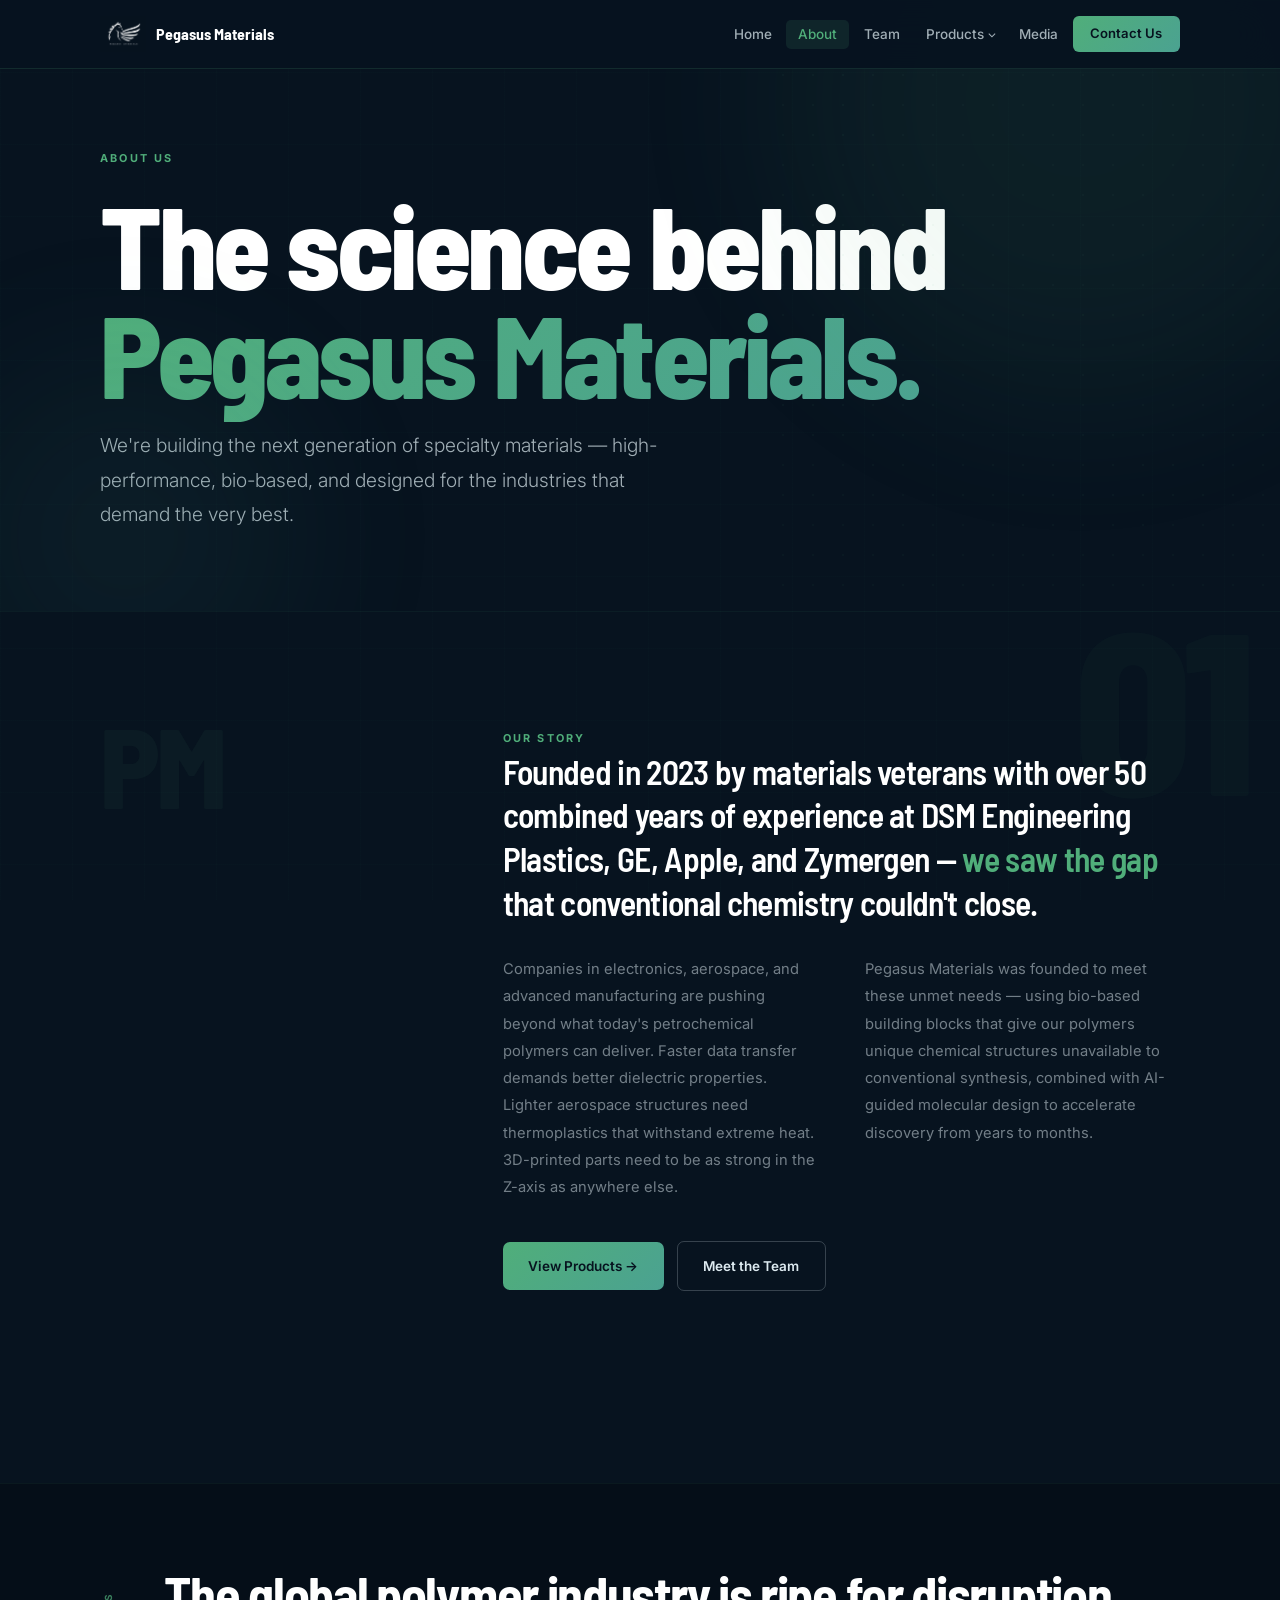
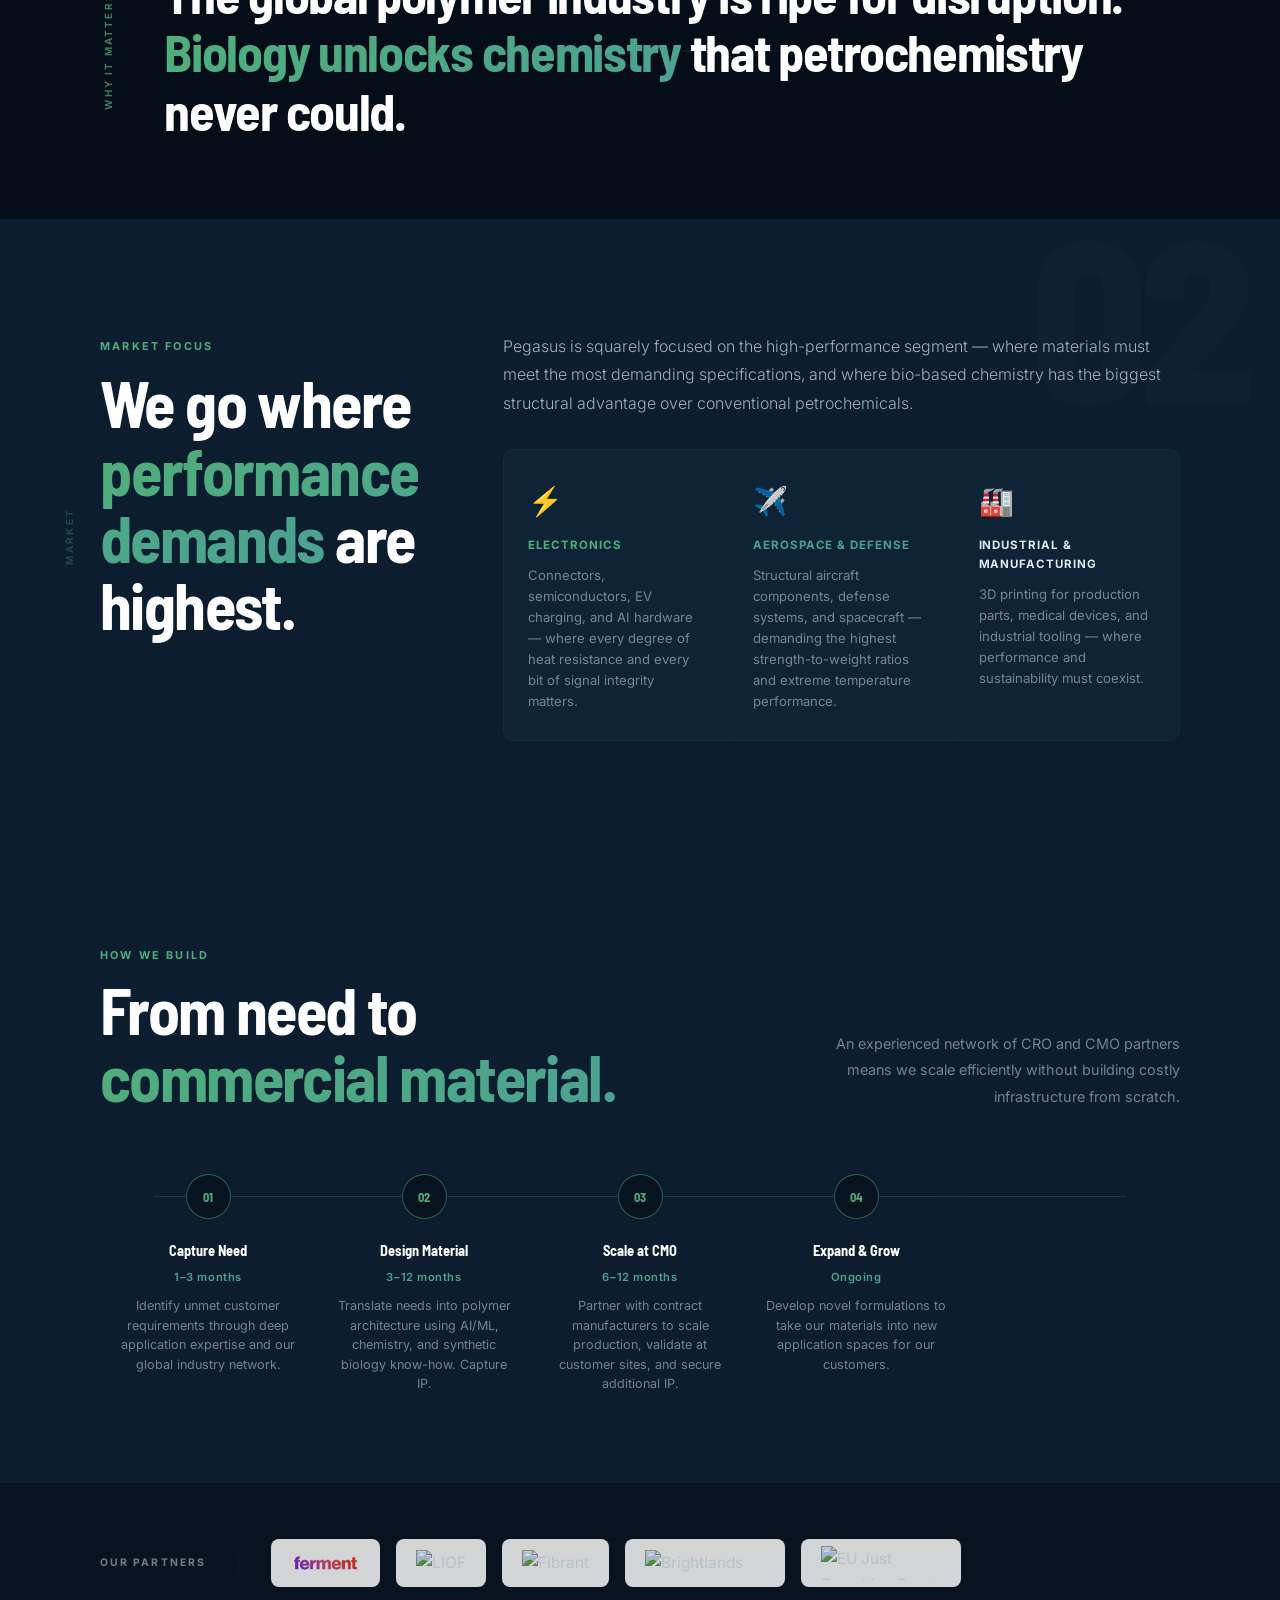
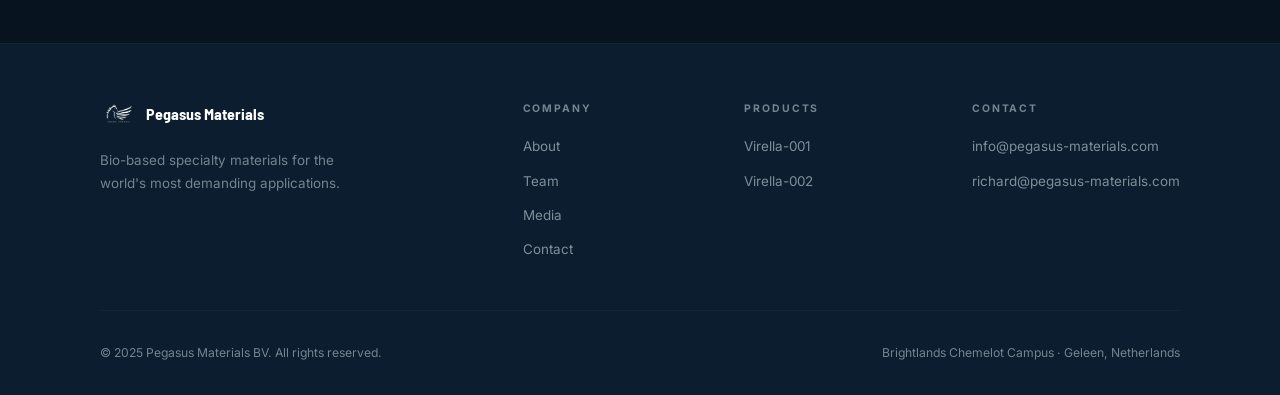
==== about.html @ 3e7108a5 "Initial commit — Pegasus Materials website Clean static site with organized assets/ structure: - 6 H" ====
<!DOCTYPE html>
<html lang="en">
<head>
  <meta charset="UTF-8">
  <meta name="viewport" content="width=device-width, initial-scale=1.0">
  <title>About — Pegasus Materials</title>
  <meta name="description" content="Pegasus Materials combines synthetic biology, AI-accelerated chemistry, and deep materials science to engineer next-generation bio-based specialty materials.">
  <link rel="preconnect" href="https://fonts.googleapis.com">
  <link rel="preconnect" href="https://fonts.gstatic.com" crossorigin>
  <link href="https://fonts.googleapis.com/css2?family=Barlow+Semi+Condensed:wght@400;500;600;700;800&family=Inter:wght@300;400;500;600;700&display=swap" rel="stylesheet">
  <link rel="stylesheet" href="styles.css">
  <style>
    @media (max-width: 768px) {
      .nav-links.mobile-open {
        display: flex !important; flex-direction: column;
        position: absolute; top: 100%; left: 0; right: 0;
        background: rgba(7,19,31,0.98); backdrop-filter: blur(20px);
        border-top: 1px solid var(--border); border-bottom: 1px solid var(--border);
        padding: 1rem 2.5rem 1.5rem; gap: 0.1rem; z-index: 999;
      }
      .nav-links.mobile-open > li > a { padding: 0.5rem 0; }
      .nav-links.mobile-open .drop-menu {
        position: static; opacity: 1 !important; visibility: visible !important;
        transform: none !important; background: transparent; border: none;
        padding: 0.25rem 0 0.5rem 1rem; box-shadow: none;
      }
    }
  </style>
</head>
<body>

<!-- ── Navigation ── -->
<nav id="nav" class="solid">
  <div class="nav-inner">
    <a href="index.html" class="nav-logo">
      <img src="assets/images/pegasus-logo.png" alt="Pegasus Materials">
      Pegasus Materials
    </a>
    <ul class="nav-links">
      <li><a href="index.html">Home</a></li>
      <li><a href="about.html" class="active">About</a></li>
      <li><a href="team.html">Team</a></li>
      <li class="nav-drop">
        <a href="#">Products</a>
        <div class="drop-menu">
          <a href="virella-001.html"><span class="drop-tag">PE-001</span><br>Virella-001 — Connector</a>
          <a href="virella-002.html"><span class="drop-tag">PE-002</span><br>Virella-002 — 3D Print</a>
        </div>
      </li>
      <li><a href="media.html">Media</a></li>
      <li><a href="index.html#contact" class="nav-cta btn">Contact Us</a></li>
    </ul>
    <button id="nav-toggle" aria-label="Toggle navigation" aria-expanded="false">
      <span></span><span></span><span></span>
    </button>
  </div>
</nav>

<!-- ── Page Hero ── -->
<section class="page-hero">
  <div class="page-hero-orb page-hero-orb-1"></div>
  <div class="page-hero-orb page-hero-orb-2"></div>
  <div class="page-hero-dots"></div>
  <div class="container">
    <div class="page-hero-eyebrow"><span class="t-label">About Us</span></div>
    <h1 class="t-display">The science behind<br><span class="grad">Pegasus Materials.</span></h1>
    <p class="t-lead" style="margin-top:1.25rem;max-width:560px">We're building the next generation of specialty materials — high-performance, bio-based, and designed for the industries that demand the very best.</p>
  </div>
</section>

<!-- ── About Section ── -->
<section class="section" id="about">
  <div class="sec-num">01</div>
  <div class="container">
    <div class="about-top">
      <div>
        <div class="about-num">PM</div>
      </div>
      <div>
        <span class="t-label rev">Our Story</span>
        <p class="about-lead rev d1">
          Founded in 2023 by materials veterans with over 50 combined years of experience at DSM Engineering Plastics, GE, Apple, and Zymergen — <em>we saw the gap</em> that conventional chemistry couldn't close.
        </p>
        <div class="about-body-grid rev d2">
          <div class="about-body">
            <p>Companies in electronics, aerospace, and advanced manufacturing are pushing beyond what today's petrochemical polymers can deliver. Faster data transfer demands better dielectric properties. Lighter aerospace structures need thermoplastics that withstand extreme heat. 3D-printed parts need to be as strong in the Z-axis as anywhere else.</p>
          </div>
          <div class="about-body">
            <p>Pegasus Materials was founded to meet these unmet needs — using bio-based building blocks that give our polymers unique chemical structures unavailable to conventional synthesis, combined with AI-guided molecular design to accelerate discovery from years to months.</p>
          </div>
        </div>
        <div class="actions rev d3" style="margin-top:2.5rem">
          <a href="virella-001.html" class="btn btn-primary">View Products →</a>
          <a href="team.html" class="btn btn-outline">Meet the Team</a>
        </div>
      </div>
    </div>
  </div>
</section>

<!-- ── Break Panel ── -->
<div class="break-panel">
  <div class="container">
    <div class="break-inner">
      <span class="break-kicker">Why It Matters</span>
      <p class="break-quote">
        The global polymer industry is ripe for disruption. <em>Biology unlocks chemistry</em> that petrochemistry never could.
      </p>
    </div>
  </div>
</div>

<!-- ── Market Opportunity ── -->
<section class="section section-mid">
  <div class="sec-num">02</div>
  <div class="side-label">Market</div>
  <div class="container">
    <div style="display:grid;grid-template-columns:1fr 2fr;gap:4rem;align-items:start" class="rev">
      <div>
        <span class="t-label">Market Focus</span>
        <h2 class="t-h2" style="margin-top:0.75rem;color:var(--white)">We go where <span class="grad">performance demands</span> are highest.</h2>
      </div>
      <div>
        <p class="t-lead rev d1" style="font-size:1rem;margin-bottom:2rem">Pegasus is squarely focused on the high-performance segment — where materials must meet the most demanding specifications, and where bio-based chemistry has the biggest structural advantage over conventional petrochemicals.</p>
        <div style="display:grid;grid-template-columns:repeat(3,1fr);gap:1px;background:var(--border-faint);border:1px solid var(--border-faint);border-radius:12px;overflow:hidden" class="rev d2">
          <div style="background:var(--navy-card);padding:1.75rem 1.5rem">
            <div style="font-size:1.75rem;margin-bottom:0.75rem">⚡</div>
            <div style="font-size:0.72rem;font-weight:700;color:var(--green);margin:.3rem 0 .6rem;letter-spacing:.08em">ELECTRONICS</div>
            <div style="font-size:0.82rem;color:var(--muted);line-height:1.6">Connectors, semiconductors, EV charging, and AI hardware — where every degree of heat resistance and every bit of signal integrity matters.</div>
          </div>
          <div style="background:var(--navy-card);padding:1.75rem 1.5rem">
            <div style="font-size:1.75rem;margin-bottom:0.75rem">✈️</div>
            <div style="font-size:0.72rem;font-weight:700;color:var(--teal);margin:.3rem 0 .6rem;letter-spacing:.08em">AEROSPACE &amp; DEFENSE</div>
            <div style="font-size:0.82rem;color:var(--muted);line-height:1.6">Structural aircraft components, defense systems, and spacecraft — demanding the highest strength-to-weight ratios and extreme temperature performance.</div>
          </div>
          <div style="background:var(--navy-card);padding:1.75rem 1.5rem">
            <div style="font-size:1.75rem;margin-bottom:0.75rem">🏭</div>
            <div style="font-size:0.72rem;font-weight:700;color:var(--soft);margin:.3rem 0 .6rem;letter-spacing:.08em">INDUSTRIAL &amp; MANUFACTURING</div>
            <div style="font-size:0.82rem;color:var(--muted);line-height:1.6">3D printing for production parts, medical devices, and industrial tooling — where performance and sustainability must coexist.</div>
          </div>
        </div>
      </div>
    </div>
  </div>
</section>

<!-- ── Process Steps ── -->
<section class="process-section">
  <div class="container">
    <div class="process-header">
      <div class="rev">
        <span class="t-label">How We Build</span>
        <h2 class="t-h2" style="margin-top:0.6rem;color:var(--white)">From need to<br><span class="grad">commercial material.</span></h2>
      </div>
      <p class="t-body rev d1">An experienced network of CRO and CMO partners means we scale efficiently without building costly infrastructure from scratch.</p>
    </div>
    <div class="process-steps">
      <div class="pstep rev d1">
        <div class="pstep-dot"><span>01</span></div>
        <div class="pstep-title">Capture Need</div>
        <div class="pstep-dur">1–3 months</div>
        <p class="pstep-desc">Identify unmet customer requirements through deep application expertise and our global industry network.</p>
      </div>
      <div class="pstep rev d2">
        <div class="pstep-dot"><span>02</span></div>
        <div class="pstep-title">Design Material</div>
        <div class="pstep-dur">3–12 months</div>
        <p class="pstep-desc">Translate needs into polymer architecture using AI/ML, chemistry, and synthetic biology know-how. Capture IP.</p>
      </div>
      <div class="pstep rev d3">
        <div class="pstep-dot"><span>03</span></div>
        <div class="pstep-title">Scale at CMO</div>
        <div class="pstep-dur">6–12 months</div>
        <p class="pstep-desc">Partner with contract manufacturers to scale production, validate at customer sites, and secure additional IP.</p>
      </div>
      <div class="pstep rev d4">
        <div class="pstep-dot"><span>04</span></div>
        <div class="pstep-title">Expand &amp; Grow</div>
        <div class="pstep-dur">Ongoing</div>
        <p class="pstep-desc">Develop novel formulations to take our materials into new application spaces for our customers.</p>
      </div>
    </div>
  </div>
</section>

<!-- ── Partners ── -->
<section class="partners-section">
  <div class="container">
    <div class="partners-inner">
      <span class="partners-label">Our Partners</span>
      <div class="partners-row">
        <a href="https://ferment.co" target="_blank" rel="noopener" class="partner-logo-wrap">
          <img src="assets/images/ferment-logo.png" alt="Ferment">
        </a>
        <a href="https://businessinlimburg.com" target="_blank" rel="noopener" class="partner-logo-wrap">
          <img src="https://businessinlimburg.com/application/themes/z_theme/assets/images/liof-logo.svg" alt="LIOF">
        </a>
        <a href="https://www.fibrant52.com" target="_blank" rel="noopener" class="partner-logo-wrap">
          <img src="https://www.fibrant52.com/Frontend/Images/FibrantLogo.png" alt="Fibrant">
        </a>
        <a href="https://www.brightlands.com" target="_blank" rel="noopener" class="partner-logo-wrap">
          <img src="https://www.brightlands.com/sites/default/themes/custom/brightlands/assets/images/brightlands-screen-180x48-black.svg" alt="Brightlands Chemelot">
        </a>
        <a href="https://just-transition.ec.europa.eu" target="_blank" rel="noopener" class="partner-logo-wrap">
          <img src="https://upload.wikimedia.org/wikipedia/commons/b/b7/Flag_of_Europe.svg" alt="EU Just Transition Fund" style="height:34px;width:auto">
        </a>
      </div>
    </div>
  </div>
</section>

<!-- ── Footer ── -->
<footer>
  <div class="container">
    <div class="footer-top">
      <div class="footer-brand">
        <a href="index.html" class="footer-logo">
          <img src="assets/images/pegasus-logo.png" alt="Pegasus Materials">
          Pegasus Materials
        </a>
        <p>Bio-based specialty materials for the world's most demanding applications.</p>
      </div>
      <div class="footer-col">
        <h5>Company</h5>
        <ul>
          <li><a href="about.html">About</a></li>
          <li><a href="team.html">Team</a></li>
          <li><a href="media.html">Media</a></li>
          <li><a href="index.html#contact">Contact</a></li>
        </ul>
      </div>
      <div class="footer-col">
        <h5>Products</h5>
        <ul>
          <li><a href="virella-001.html">Virella-001</a></li>
          <li><a href="virella-002.html">Virella-002</a></li>
        </ul>
      </div>
      <div class="footer-col">
        <h5>Contact</h5>
        <ul>
          <li><a href="mailto:info@pegasus-materials.com">info@pegasus-materials.com</a></li>
          <li><a href="mailto:richard@pegasus-materials.com">richard@pegasus-materials.com</a></li>
        </ul>
      </div>
    </div>
    <div class="footer-bottom">
      <span class="footer-copy">© 2025 Pegasus Materials BV. All rights reserved.</span>
      <span class="footer-geo">Brightlands Chemelot Campus · Geleen, Netherlands</span>
    </div>
  </div>
</footer>

<script src="scripts.js"></script>
</body>
</html>
---- styles.css ----
/* ═══════════════════════════════════════════════
   TOKENS
═══════════════════════════════════════════════ */
:root {
  --navy:       #07131f;
  --navy-mid:   #0b1d2e;
  --navy-card:  #0f2336;
  --navy-lift:  #132840;
  --green:      #50AE7A;
  --green-dim:  rgba(80,174,122,0.12);
  --teal:       #4BA291;
  --white:      #FFFFFF;
  --soft:       #ddeaf0;
  --muted:      rgba(221,234,240,0.5);
  --muted-hi:   rgba(221,234,240,0.72);
  --border:     rgba(80,174,122,0.16);
  --border-faint: rgba(80,174,122,0.07);
  --fd: 'Barlow Semi Condensed', sans-serif;
  --fb: 'Inter', sans-serif;
}

/* ═══════════════════════════════════════════════
   RESET
═══════════════════════════════════════════════ */
*, *::before, *::after { box-sizing: border-box; margin: 0; padding: 0; }
html { scroll-behavior: smooth; }
body {
  background: var(--navy);
  color: var(--soft);
  font-family: var(--fb);
  font-size: 15.5px;
  line-height: 1.65;
  overflow-x: hidden;
}
a { color: inherit; text-decoration: none; }
img { display: block; max-width: 100%; }

body::before {
  content: '';
  position: fixed; inset: 0; pointer-events: none; z-index: 0;
  background-image:
    linear-gradient(rgba(80,174,122,0.02) 1px, transparent 1px),
    linear-gradient(90deg, rgba(80,174,122,0.02) 1px, transparent 1px);
  background-size: 72px 72px;
}

/* ═══════════════════════════════════════════════
   TYPOGRAPHY UTILITIES
═══════════════════════════════════════════════ */
.t-display {
  font-family: var(--fd);
  font-size: clamp(3.5rem, 9vw, 7.5rem);
  font-weight: 800; line-height: 0.95; letter-spacing: -0.03em;
}
.t-h2 {
  font-family: var(--fd);
  font-size: clamp(2.25rem, 5vw, 4rem);
  font-weight: 700; line-height: 1.05; letter-spacing: -0.025em;
}
.t-h3 {
  font-family: var(--fd);
  font-size: clamp(1.35rem, 2.5vw, 1.9rem);
  font-weight: 600; letter-spacing: -0.02em;
}
.t-lead {
  font-size: clamp(1.05rem, 2vw, 1.2rem);
  font-weight: 300; line-height: 1.78; color: var(--muted-hi);
}
.t-body { font-size: 0.94rem; line-height: 1.85; color: var(--muted); }
.t-label {
  font-size: 0.68rem; font-weight: 700;
  letter-spacing: 0.2em; text-transform: uppercase; color: var(--green);
}
.accent  { color: var(--green); }
.teal    { color: var(--teal); }
.white   { color: var(--white); }
.muted   { color: var(--muted); }
.grad {
  background: linear-gradient(135deg, var(--green) 0%, var(--teal) 100%);
  -webkit-background-clip: text; -webkit-text-fill-color: transparent;
  background-clip: text;
}

/* ═══════════════════════════════════════════════
   LAYOUT
═══════════════════════════════════════════════ */
.container { max-width: 1160px; margin: 0 auto; padding: 0 2.5rem; }
.section { padding: 7rem 0; position: relative; z-index: 1; }
.section-mid { background: var(--navy-mid); }

.sec-num {
  position: absolute; top: -0.1em; right: 2rem;
  font-family: var(--fd); font-size: clamp(7rem, 18vw, 16rem);
  font-weight: 800; color: rgba(80,174,122,0.035);
  line-height: 1; pointer-events: none; user-select: none;
  letter-spacing: -0.04em; z-index: 0;
}
.side-label {
  position: absolute; left: 2.5rem; top: 50%;
  transform: translateY(-50%) rotate(-90deg);
  transform-origin: center center;
  font-size: 0.62rem; font-weight: 700; letter-spacing: 0.25em;
  text-transform: uppercase; color: rgba(80,174,122,0.3);
  white-space: nowrap; pointer-events: none;
}

/* ═══════════════════════════════════════════════
   BUTTONS
═══════════════════════════════════════════════ */
.btn {
  display: inline-flex; align-items: center; gap: 0.55rem;
  font-family: var(--fb); font-size: 0.845rem; font-weight: 600;
  padding: 0.8rem 1.6rem; border-radius: 7px;
  border: none; cursor: pointer;
  transition: transform 0.2s, box-shadow 0.2s, opacity 0.2s;
  white-space: nowrap; text-decoration: none;
}
.btn-primary {
  background: linear-gradient(135deg, var(--green) 0%, var(--teal) 100%);
  color: var(--navy);
}
.btn-primary:hover { transform: translateY(-2px); box-shadow: 0 10px 32px rgba(80,174,122,0.32); }
.btn-outline {
  background: transparent; color: var(--soft);
  border: 1px solid rgba(221,234,240,0.22);
}
.btn-outline:hover { border-color: rgba(221,234,240,0.45); background: rgba(221,234,240,0.04); }
.btn-ghost {
  background: var(--green-dim); color: var(--green);
  border: 1px solid var(--border);
}
.btn-ghost:hover { background: rgba(80,174,122,0.22); }
.actions { display: flex; gap: 0.8rem; flex-wrap: wrap; align-items: center; }

/* ═══════════════════════════════════════════════
   NAVIGATION
═══════════════════════════════════════════════ */
#nav {
  position: fixed; top: 0; width: 100%; z-index: 900;
  padding: 1rem 0;
  transition: all 0.35s ease;
  border-bottom: 1px solid transparent;
}
#nav.scrolled {
  background: rgba(7,19,31,0.97);
  backdrop-filter: blur(24px);
  border-color: var(--border);
}
#nav.solid {
  background: rgba(7,19,31,0.97);
  backdrop-filter: blur(24px);
  border-color: var(--border);
}
.nav-inner {
  max-width: 1160px; margin: 0 auto; padding: 0 2.5rem;
  display: flex; align-items: center; justify-content: space-between;
}
.nav-logo {
  display: flex; align-items: center; gap: 0.65rem;
  font-family: var(--fd); font-size: 1rem; font-weight: 700; color: var(--white);
}
.nav-logo img { height: 36px; width: auto; mix-blend-mode: screen; }
.footer-logo img { height: 30px; width: auto; mix-blend-mode: screen; }

.nav-links { display: flex; align-items: center; gap: 0.15rem; list-style: none; }
.nav-links > li > a {
  color: var(--muted-hi); font-size: 0.845rem; font-weight: 500;
  padding: 0.4rem 0.75rem; border-radius: 5px;
  transition: color 0.15s, background 0.15s;
}
.nav-links > li > a:hover,
.nav-links > li > a.active { color: var(--green); background: var(--green-dim); }

.nav-drop { position: relative; }
.nav-drop > a { display: flex; align-items: center; gap: 0.28rem; }
.nav-drop > a::after {
  content: ''; width: 4.5px; height: 4.5px;
  border-right: 1.5px solid currentColor; border-bottom: 1.5px solid currentColor;
  transform: rotate(45deg) translateY(-1px); transition: transform 0.2s;
}
.nav-drop:hover > a::after { transform: rotate(-135deg) translateY(-1px); }
.drop-menu {
  position: absolute; top: calc(100% + 0.6rem); left: 0; min-width: 215px;
  background: var(--navy-card); border: 1px solid var(--border);
  border-radius: 10px; padding: 0.45rem;
  opacity: 0; visibility: hidden; transform: translateY(-6px);
  transition: all 0.2s ease; backdrop-filter: blur(20px);
}
.nav-drop:hover .drop-menu { opacity: 1; visibility: visible; transform: translateY(0); }
.drop-menu a {
  display: block; padding: 0.6rem 0.85rem; border-radius: 6px;
  font-size: 0.835rem; color: var(--soft); transition: all 0.15s;
  line-height: 1.4;
}
.drop-menu a:hover { background: var(--green-dim); color: var(--green); }
.drop-tag { font-size: 0.65rem; color: var(--teal); font-weight: 700; letter-spacing: 0.09em; text-transform: uppercase; }
.nav-cta {
  font-family: var(--fb) !important; font-size: 0.82rem !important;
  font-weight: 600 !important;
  background: linear-gradient(135deg, var(--green), var(--teal)) !important;
  color: var(--navy) !important; padding: 0.45rem 1.1rem !important;
  border-radius: 6px !important;
}
#nav-toggle {
  display: none; flex-direction: column; gap: 5px;
  background: none; border: none; cursor: pointer; padding: 0.4rem;
}
#nav-toggle span { display: block; width: 22px; height: 2px; background: var(--soft); border-radius: 2px; transition: all 0.3s; }

/* ═══════════════════════════════════════════════
   PAGE HERO (inner pages)
═══════════════════════════════════════════════ */
.page-hero {
  padding: 9rem 0 5rem;
  position: relative; z-index: 1; overflow: hidden;
  border-bottom: 1px solid var(--border-faint);
}
.page-hero-orb {
  position: absolute; border-radius: 50%;
  filter: blur(90px); opacity: 0.08; pointer-events: none;
}
.page-hero-orb-1 { width: 600px; height: 600px; background: var(--green); top: -200px; right: -100px; }
.page-hero-orb-2 { width: 350px; height: 350px; background: var(--teal); bottom: -100px; left: -50px; }
.page-hero-dots {
  position: absolute; right: 0; top: 0; width: 40%; height: 100%;
  opacity: 0.04;
  background-image: radial-gradient(circle, var(--green) 1.5px, transparent 1.5px);
  background-size: 30px 30px; pointer-events: none;
}
.page-hero-eyebrow { margin-bottom: 1.25rem; }
.page-hero h1 { color: var(--white); margin-bottom: 1rem; }
.page-hero p { max-width: 560px; }

/* ═══════════════════════════════════════════════
   BREAK PANELS
═══════════════════════════════════════════════ */
.break-panel {
  background: #050e18;
  border-top: 1px solid var(--border-faint);
  border-bottom: 1px solid var(--border-faint);
  padding: 5rem 0; position: relative; z-index: 1; overflow: hidden;
}
.break-panel::before {
  content: ''; position: absolute; left: 50%; top: 50%; transform: translate(-50%,-50%);
  width: 600px; height: 1px;
  background: linear-gradient(90deg, transparent, rgba(80,174,122,0.15), transparent);
}
.break-inner { display: flex; align-items: center; gap: 3rem; flex-wrap: wrap; }
.break-kicker {
  font-size: 0.62rem; font-weight: 700; letter-spacing: 0.22em;
  text-transform: uppercase; color: var(--green);
  writing-mode: vertical-rl; text-orientation: mixed;
  transform: rotate(180deg); white-space: nowrap; flex-shrink: 0; opacity: 0.7;
}
.break-quote {
  font-family: var(--fd);
  font-size: clamp(1.7rem, 4.5vw, 3.25rem);
  font-weight: 700; line-height: 1.12; letter-spacing: -0.025em;
  color: var(--white); flex: 1; min-width: 280px;
}
.break-quote em {
  font-style: normal;
  background: linear-gradient(135deg, var(--green), var(--teal));
  -webkit-background-clip: text; -webkit-text-fill-color: transparent;
  background-clip: text;
}
.break-meta { display: flex; flex-direction: column; gap: 1.5rem; flex-shrink: 0; }
.break-stat-val {
  font-family: var(--fd); font-size: 3rem; font-weight: 800;
  background: linear-gradient(135deg, var(--green), var(--teal));
  -webkit-background-clip: text; -webkit-text-fill-color: transparent;
  background-clip: text; line-height: 1;
}
.break-stat-lbl { font-size: 0.72rem; color: var(--muted); letter-spacing: 0.05em; margin-top: 0.2rem; }

/* ═══════════════════════════════════════════════
   PARTNERS STRIP
═══════════════════════════════════════════════ */
.partners-section {
  padding: 3.5rem 0; border-top: 1px solid var(--border-faint);
  position: relative; z-index: 1;
}
.partners-inner { display: flex; align-items: center; gap: 2rem; flex-wrap: wrap; }
.partners-label {
  font-size: 0.65rem; font-weight: 700; letter-spacing: 0.2em;
  text-transform: uppercase; color: var(--muted); white-space: nowrap;
  padding-right: 2rem; border-right: 1px solid var(--border-faint);
}
.partners-row { display: flex; align-items: center; gap: 1rem; flex-wrap: wrap; flex: 1; }
.partner-logo-wrap {
  background: #fff;
  border-radius: 8px; padding: 0.55rem 1.25rem;
  display: flex; align-items: center; justify-content: center;
  height: 48px; transition: opacity 0.2s, transform 0.2s;
  opacity: 0.82;
}
.partner-logo-wrap:hover { opacity: 1; transform: translateY(-1px); }
.partner-logo-wrap img { height: 26px; width: auto; max-width: 120px; object-fit: contain; }
.partner-logo-text {
  background: var(--navy-card); border: 1px solid var(--border-faint);
  border-radius: 8px; padding: 0.55rem 1.25rem; height: 48px;
  display: flex; align-items: center; justify-content: center;
  font-family: var(--fd); font-weight: 700; font-size: 0.88rem;
  color: var(--soft); opacity: 0.55; transition: opacity 0.2s;
}
.partner-logo-text:hover { opacity: 0.9; }

/* ═══════════════════════════════════════════════
   ABOUT
═══════════════════════════════════════════════ */
.about-top {
  display: grid; grid-template-columns: 1fr 2fr;
  gap: 4rem; margin-bottom: 5rem; align-items: start;
}
.about-num {
  font-family: var(--fd); font-size: 7rem; font-weight: 800;
  line-height: 1; color: rgba(80,174,122,0.06); letter-spacing: -0.04em;
  margin-top: -1rem;
}
.about-lead {
  font-family: var(--fd);
  font-size: clamp(1.4rem, 3vw, 2.1rem);
  font-weight: 600; line-height: 1.3; letter-spacing: -0.02em;
  color: var(--white); margin-bottom: 2rem;
}
.about-lead em { font-style: normal; color: var(--green); }
.about-body-grid { display: grid; grid-template-columns: 1fr 1fr; gap: 1.5rem 3rem; }
.about-body p { font-size: 0.92rem; line-height: 1.85; color: var(--muted); }
.pillars-row {
  display: grid; grid-template-columns: repeat(4,1fr); gap: 1px;
  background: var(--border-faint);
  border: 1px solid var(--border-faint); border-radius: 14px; overflow: hidden;
}
.pillar {
  background: var(--navy-mid); padding: 2rem 1.75rem;
  transition: background 0.25s;
}
.pillar:hover { background: var(--navy-card); }
.pillar-num { font-family: var(--fd); font-size: 0.68rem; font-weight: 700; color: var(--green); letter-spacing: 0.1em; margin-bottom: 1.25rem; opacity: 0.7; }
.pillar-icon { font-size: 1.5rem; margin-bottom: 0.9rem; }
.pillar h4 { font-family: var(--fd); font-size: 1rem; font-weight: 700; color: var(--white); margin-bottom: 0.6rem; letter-spacing: -0.01em; }
.pillar p { font-size: 0.84rem; color: var(--muted); line-height: 1.65; }

/* ═══════════════════════════════════════════════
   PROCESS
═══════════════════════════════════════════════ */
.process-section { padding: 5.5rem 0; background: var(--navy-mid); position: relative; z-index: 1; }
.process-header { display: flex; align-items: flex-end; justify-content: space-between; gap: 2rem; margin-bottom: 4rem; }
.process-header p { max-width: 380px; font-size: 0.9rem; color: var(--muted); text-align: right; }
.process-steps { display: grid; grid-template-columns: repeat(5,1fr); gap: 0; position: relative; }
.process-steps::before {
  content: ''; position: absolute; top: 22px; left: 5%; right: 5%; height: 1px;
  background: linear-gradient(90deg, var(--green), var(--teal)); opacity: 0.2;
}
.pstep { padding: 0 1rem; text-align: center; }
.pstep-dot {
  width: 45px; height: 45px; border-radius: 50%;
  background: var(--navy); border: 1.5px solid rgba(80,174,122,0.5);
  display: flex; align-items: center; justify-content: center;
  margin: 0 auto 1.25rem; position: relative; z-index: 1;
}
.pstep-dot span { font-family: var(--fd); font-size: 0.78rem; font-weight: 700; color: var(--green); }
.pstep-title { font-family: var(--fd); font-size: 0.9rem; font-weight: 700; color: var(--white); margin-bottom: 0.3rem; }
.pstep-dur { font-size: 0.7rem; color: var(--teal); font-weight: 600; letter-spacing: 0.05em; }
.pstep-desc { font-size: 0.79rem; color: var(--muted); margin-top: 0.6rem; line-height: 1.55; }

/* ═══════════════════════════════════════════════
   TEAM
═══════════════════════════════════════════════ */
.team-header { display: grid; grid-template-columns: 1fr 2fr; gap: 4rem; margin-bottom: 3.5rem; align-items: end; }
.team-grid { display: grid; grid-template-columns: repeat(4,1fr); gap: 1px; background: var(--border-faint); border-radius: 14px; overflow: hidden; border: 1px solid var(--border-faint); }
.team-card { background: var(--navy-mid); overflow: hidden; cursor: pointer; transition: background 0.3s; }
.team-card:not(.ghost):hover { background: var(--navy-card); }
.team-card.ghost { cursor: default; opacity: 0.3; }
.tc-photo { width: 100%; aspect-ratio: 3/4; object-fit: cover; object-position: center top; display: block; }
.tc-placeholder { width: 100%; aspect-ratio: 3/4; background: var(--navy-lift); display: flex; align-items: center; justify-content: center; }
.tc-placeholder svg { width: 44px; height: 44px; opacity: 0.15; }
.tc-info { padding: 1.35rem 1.5rem 1.5rem; border-top: 1px solid var(--border-faint); }
.tc-index { font-size: 0.62rem; font-weight: 700; letter-spacing: 0.15em; color: var(--green); margin-bottom: 0.5rem; opacity: 0.7; }
.tc-name { font-family: var(--fd); font-size: 1.05rem; font-weight: 700; color: var(--white); line-height: 1.2; margin-bottom: 0.25rem; }
.tc-role { font-size: 0.75rem; font-weight: 600; color: var(--teal); text-transform: uppercase; letter-spacing: 0.07em; }
.tc-cta { display: inline-flex; align-items: center; gap: 0.35rem; font-size: 0.73rem; color: var(--green); font-weight: 600; margin-top: 0.85rem; opacity: 0; transition: opacity 0.2s; }
.team-card:hover .tc-cta { opacity: 1; }

/* Modal */
#modal { display: none; position: fixed; inset: 0; z-index: 1000; background: rgba(5,14,24,0.88); backdrop-filter: blur(14px); align-items: center; justify-content: center; padding: 2rem; }
#modal.open { display: flex; }
.modal-box { background: var(--navy-card); border: 1px solid var(--border); border-radius: 16px; max-width: 640px; width: 100%; overflow: hidden; position: relative; animation: pop 0.28s cubic-bezier(0.34,1.56,0.64,1); }
@keyframes pop { from { opacity:0; transform: scale(0.93) translateY(14px); } to { opacity:1; transform: scale(1) translateY(0); } }
.modal-head { display: flex; gap: 1.5rem; padding: 2rem; align-items: flex-start; background: var(--navy-lift); border-bottom: 1px solid var(--border-faint); }
.modal-img { width: 88px; height: 88px; border-radius: 10px; object-fit: cover; object-position: center top; flex-shrink: 0; }
.modal-img-ph { width: 88px; height: 88px; border-radius: 10px; flex-shrink: 0; background: var(--navy-mid); display: flex; align-items: center; justify-content: center; }
.m-name { font-family: var(--fd); font-size: 1.45rem; font-weight: 700; color: var(--white); margin-bottom: 0.2rem; letter-spacing: -0.02em; }
.m-role { font-size: 0.72rem; font-weight: 700; color: var(--teal); text-transform: uppercase; letter-spacing: 0.12em; margin-bottom: 0.85rem; }
.m-contact { display: flex; flex-direction: column; gap: 0.2rem; }
.m-contact a { font-size: 0.8rem; color: var(--muted); transition: color 0.18s; }
.m-contact a:hover { color: var(--green); }
.modal-body { padding: 1.75rem 2rem 2rem; }
.modal-bio p { font-size: 0.91rem; color: var(--muted); line-height: 1.85; margin-bottom: 0.95rem; }
.modal-bio p:last-child { margin-bottom: 0; }
.modal-close { position: absolute; top: 1.1rem; right: 1.1rem; width: 28px; height: 28px; border-radius: 50%; background: rgba(221,234,240,0.08); border: none; color: var(--soft); font-size: 0.85rem; display: flex; align-items: center; justify-content: center; cursor: pointer; transition: background 0.18s; }
.modal-close:hover { background: rgba(221,234,240,0.16); }

/* ═══════════════════════════════════════════════
   PRODUCT PAGES
═══════════════════════════════════════════════ */
.product-watermark { position: absolute; bottom: -0.15em; left: -0.05em; font-family: var(--fd); font-weight: 800; font-size: clamp(8rem, 22vw, 18rem); line-height: 1; color: rgba(80,174,122,0.03); letter-spacing: -0.04em; pointer-events: none; user-select: none; }
.product-kicker { display: inline-flex; align-items: center; gap: 0.6rem; font-size: 0.65rem; font-weight: 700; letter-spacing: 0.2em; text-transform: uppercase; color: var(--teal); margin-bottom: 1.1rem; }
.product-kicker::before { content: ''; width: 24px; height: 1px; background: var(--teal); flex-shrink: 0; }
.product-title-wrap { display: flex; align-items: baseline; gap: 0.4em; flex-wrap: wrap; margin-bottom: 1.5rem; }
.product-eyename { font-family: var(--fd); font-size: clamp(0.9rem, 2vw, 1.1rem); font-weight: 500; color: var(--muted-hi); letter-spacing: 0.05em; text-transform: uppercase; }
.product-name { font-family: var(--fd); font-size: clamp(3rem, 8vw, 6.5rem); font-weight: 800; line-height: 0.9; letter-spacing: -0.03em; color: var(--white); }
.product-name .num { color: var(--green); }
.product-intro { margin-bottom: 4.5rem; }
.product-market { display: inline-flex; align-items: baseline; gap: 0.5rem; margin: 1.25rem 0; }
.product-market-val { font-family: var(--fd); font-size: 1.75rem; font-weight: 800; color: var(--white); letter-spacing: -0.02em; }
.product-market-lbl { font-size: 0.78rem; color: var(--muted); letter-spacing: 0.04em; }
.product-market-sep { width: 1px; height: 1.5rem; background: var(--border); align-self: center; margin: 0 0.25rem; }
.product-grid { display: grid; grid-template-columns: 1fr 1fr; gap: 5rem; align-items: start; }
.props { display: flex; flex-direction: column; gap: 0; margin: 1.75rem 0; }
.prop { display: flex; align-items: flex-start; gap: 0.9rem; padding: 0.85rem 0; border-bottom: 1px solid var(--border-faint); }
.prop:last-child { border-bottom: none; }
.prop-num { font-size: 0.62rem; font-weight: 700; color: var(--green); font-family: var(--fd); opacity: 0.6; flex-shrink: 0; min-width: 1.5rem; padding-top: 0.2rem; }
.prop-text { font-size: 0.9rem; color: var(--soft); line-height: 1.5; }
.prop-text strong { color: var(--white); }
.tags { display: flex; flex-wrap: wrap; gap: 0.4rem; margin-top: 1.25rem; }
.tag { background: rgba(80,174,122,0.07); border: 1px solid rgba(80,174,122,0.15); border-radius: 5px; padding: 0.26rem 0.65rem; font-size: 0.76rem; color: var(--muted-hi); }

/* Chart */
.chart-box { background: var(--navy-lift); border: 1px solid var(--border-faint); border-radius: 12px; padding: 1.75rem; position: sticky; top: 6rem; }
.chart-label { font-family: var(--fd); font-size: 0.68rem; font-weight: 700; color: var(--muted); text-align: center; text-transform: uppercase; letter-spacing: 0.14em; margin-bottom: 1.5rem; display: flex; align-items: center; gap: 0.75rem; justify-content: center; }
.chart-label::before, .chart-label::after { content: ''; flex: 1; height: 1px; background: var(--border-faint); }
.chart-canvas { position: relative; height: 295px; }
.chart-note { font-size: 0.7rem; color: var(--muted); text-align: center; margin-top: 0.85rem; opacity: 0.7; }
.specs-box { background: var(--navy-lift); border: 1px solid var(--border-faint); border-radius: 12px; overflow: hidden; margin-top: 1.25rem; }
.specs-head { padding: 1rem 1.5rem; border-bottom: 1px solid var(--border-faint); font-family: var(--fd); font-size: 0.68rem; font-weight: 700; color: var(--muted); text-transform: uppercase; letter-spacing: 0.14em; }
.specs-table { width: 100%; border-collapse: collapse; }
.specs-table th { text-align: left; font-size: 0.68rem; font-weight: 700; letter-spacing: 0.1em; text-transform: uppercase; color: var(--muted); padding: 0.7rem 1.2rem; border-bottom: 1px solid var(--border-faint); }
.specs-table td { padding: 0.65rem 1.2rem; font-size: 0.845rem; color: var(--soft); border-bottom: 1px solid var(--border-faint); }
.specs-table tr:last-child td { border-bottom: none; }
.specs-table .hi { color: var(--green); font-weight: 700; }
.specs-table tbody tr:hover td { background: rgba(80,174,122,0.04); }

/* ═══════════════════════════════════════════════
   PRODUCT TEASERS (home page cards)
═══════════════════════════════════════════════ */
.product-teaser-grid { display: grid; grid-template-columns: 1fr 1fr; gap: 1px; background: var(--border-faint); border-radius: 14px; overflow: hidden; border: 1px solid var(--border-faint); }
.product-teaser-card { background: var(--navy-mid); padding: 2.5rem; transition: background 0.25s; display: flex; flex-direction: column; gap: 1.25rem; text-decoration: none; }
.product-teaser-card:hover { background: var(--navy-card); }
.ptc-badge { display: inline-flex; align-items: center; gap: 0.5rem; font-size: 0.65rem; font-weight: 700; letter-spacing: 0.16em; text-transform: uppercase; color: var(--teal); }
.ptc-badge::before { content: ''; width: 18px; height: 1px; background: var(--teal); }
.ptc-name { font-family: var(--fd); font-size: clamp(2rem, 5vw, 3.25rem); font-weight: 800; line-height: 0.95; letter-spacing: -0.025em; color: var(--white); }
.ptc-name .num { color: var(--green); }
.ptc-desc { font-size: 0.9rem; color: var(--muted); line-height: 1.7; max-width: 400px; }
.ptc-market { display: flex; align-items: center; gap: 1rem; margin-top: auto; padding-top: 1.5rem; border-top: 1px solid var(--border-faint); }
.ptc-market-val { font-family: var(--fd); font-size: 1.4rem; font-weight: 800; color: var(--white); }
.ptc-market-lbl { font-size: 0.73rem; color: var(--muted); }
.ptc-arrow { margin-left: auto; width: 36px; height: 36px; border-radius: 50%; background: var(--green-dim); border: 1px solid var(--border); display: flex; align-items: center; justify-content: center; color: var(--green); transition: background 0.2s, transform 0.2s; }
.product-teaser-card:hover .ptc-arrow { background: var(--green); color: var(--navy); transform: translateX(2px); }

/* ═══════════════════════════════════════════════
   MEDIA
═══════════════════════════════════════════════ */
.media-header { display: grid; grid-template-columns: 1fr 2fr; gap: 4rem; margin-bottom: 3.5rem; align-items: end; }
.media-grid { display: grid; grid-template-columns: repeat(3,1fr); gap: 1px; background: var(--border-faint); border-radius: 14px; overflow: hidden; border: 1px solid var(--border-faint); }
.media-card { background: var(--navy); padding: 2rem 2rem 1.75rem; display: flex; flex-direction: column; gap: 0.65rem; text-decoration: none; transition: background 0.25s; }
.media-card:hover { background: var(--navy-card); }
.media-top { display: flex; align-items: flex-start; justify-content: space-between; gap: 1rem; }
.media-src { font-size: 0.68rem; font-weight: 700; letter-spacing: 0.14em; text-transform: uppercase; color: var(--teal); }
.media-date { font-size: 0.7rem; color: var(--muted); font-family: 'Courier New', monospace; }
.media-line { width: 32px; height: 1px; background: var(--border); }
.media-hl { font-family: var(--fd); font-size: 1rem; font-weight: 700; color: var(--white); line-height: 1.35; flex: 1; letter-spacing: -0.01em; }
.media-read { display: inline-flex; align-items: center; gap: 0.4rem; font-size: 0.75rem; color: var(--green); font-weight: 600; margin-top: 0.5rem; }
.media-read svg { transition: transform 0.2s; }
.media-card:hover .media-read svg { transform: translateX(3px); }
.media-see-all { text-align: center; margin-top: 2rem; }

/* ═══════════════════════════════════════════════
   CONTACT
═══════════════════════════════════════════════ */
.contact-giant { font-family: var(--fd); font-size: clamp(3rem, 9vw, 7rem); font-weight: 800; line-height: 0.95; letter-spacing: -0.035em; color: var(--white); margin-bottom: 0.2em; }
.contact-giant em { font-style: normal; background: linear-gradient(135deg, var(--green), var(--teal)); -webkit-background-clip: text; -webkit-text-fill-color: transparent; background-clip: text; }
.contact-grid { display: grid; grid-template-columns: 1fr 1.45fr; gap: 5rem; align-items: start; margin-top: 4rem; }
.cinfo-list { display: flex; flex-direction: column; gap: 1.25rem; margin-top: 2rem; }
.cinfo { display: flex; gap: 1rem; align-items: flex-start; }
.cinfo-icon { width: 36px; height: 36px; border-radius: 8px; flex-shrink: 0; background: var(--green-dim); border: 1px solid var(--border); display: flex; align-items: center; justify-content: center; font-size: 0.875rem; }
.cinfo-lbl { font-size: 0.65rem; font-weight: 700; letter-spacing: 0.14em; text-transform: uppercase; color: var(--muted); margin-bottom: 0.2rem; }
.cinfo-val { font-size: 0.875rem; color: var(--soft); line-height: 1.5; }
.cinfo-val a { color: var(--soft); transition: color 0.18s; }
.cinfo-val a:hover { color: var(--green); }
.form-wrap { background: var(--navy-card); border: 1px solid var(--border); border-radius: 14px; padding: 2.5rem; }
.form-wrap h3 { font-family: var(--fd); font-size: 1.15rem; font-weight: 700; color: var(--white); margin-bottom: 0.4rem; }
.form-sub { font-size: 0.83rem; color: var(--muted); margin-bottom: 2rem; }
.form-row { display: grid; grid-template-columns: 1fr 1fr; gap: 0.9rem; }
.fgroup { margin-bottom: 1rem; }
.fgroup label { display: block; font-size: 0.65rem; font-weight: 700; letter-spacing: 0.14em; text-transform: uppercase; color: var(--muted); margin-bottom: 0.45rem; }
.fgroup input, .fgroup textarea, .fgroup select { width: 100%; background: var(--navy-mid); border: 1px solid var(--border-faint); border-radius: 7px; padding: 0.7rem 0.9rem; color: var(--soft); font-family: var(--fb); font-size: 0.875rem; transition: border-color 0.2s; outline: none; -webkit-appearance: none; }
.fgroup input:focus, .fgroup textarea:focus, .fgroup select:focus { border-color: var(--green); }
.fgroup input::placeholder, .fgroup textarea::placeholder { color: rgba(221,234,240,0.2); }
.fgroup textarea { min-height: 105px; resize: vertical; }
.fgroup select option { background: var(--navy-card); }
.form-submit { width: 100%; margin-top: 0.5rem; justify-content: center; font-size: 0.875rem; padding: 0.9rem 1.6rem; }
#form-success { display: none; text-align: center; padding: 3rem 1rem; }
#form-success .check { font-size: 2rem; margin-bottom: 0.75rem; color: var(--green); }
#form-success h4 { font-family: var(--fd); color: var(--white); font-size: 1.15rem; margin-bottom: 0.5rem; }
#form-success p { color: var(--muted); font-size: 0.875rem; }

/* ═══════════════════════════════════════════════
   FOOTER
═══════════════════════════════════════════════ */
footer { background: var(--navy-mid); border-top: 1px solid var(--border-faint); padding: 3.5rem 0 2rem; position: relative; z-index: 1; }
.footer-top { display: flex; justify-content: space-between; align-items: flex-start; gap: 3rem; margin-bottom: 3rem; flex-wrap: wrap; }
.footer-brand p { color: var(--muted); font-size: 0.84rem; max-width: 270px; margin-top: 0.85rem; line-height: 1.7; }
.footer-logo { display: inline-flex; align-items: center; gap: 0.65rem; font-family: var(--fd); font-weight: 700; color: var(--white); font-size: 1rem; }
.footer-logo img { height: 28px; }
.footer-col h5 { font-size: 0.65rem; font-weight: 700; letter-spacing: 0.18em; text-transform: uppercase; color: var(--muted); margin-bottom: 1rem; }
.footer-col ul { list-style: none; display: flex; flex-direction: column; gap: 0.55rem; }
.footer-col a { font-size: 0.84rem; color: var(--soft); opacity: 0.55; transition: opacity 0.2s, color 0.2s; }
.footer-col a:hover { opacity: 1; color: var(--green); }
.footer-bottom { padding-top: 2rem; border-top: 1px solid var(--border-faint); display: flex; justify-content: space-between; align-items: center; flex-wrap: wrap; gap: 1rem; }
.footer-copy { font-size: 0.76rem; color: var(--muted); }
.footer-geo { font-size: 0.76rem; color: var(--muted); }

/* ═══════════════════════════════════════════════
   SCROLL REVEAL
═══════════════════════════════════════════════ */
.rev { opacity: 0; transform: translateY(28px); transition: opacity 0.75s ease, transform 0.75s ease; }
.rev.in { opacity: 1; transform: translateY(0); }
.d1 { transition-delay: 0.08s; } .d2 { transition-delay: 0.16s; }
.d3 { transition-delay: 0.24s; } .d4 { transition-delay: 0.32s; }
.d5 { transition-delay: 0.40s; }

/* ═══════════════════════════════════════════════
   RESPONSIVE
═══════════════════════════════════════════════ */
@media (max-width: 1024px) {
  .about-top { grid-template-columns: 1fr; gap: 2rem; }
  .about-body-grid { grid-template-columns: 1fr; }
  .about-num { display: none; }
  .pillars-row { grid-template-columns: repeat(2,1fr); }
  .product-grid { grid-template-columns: 1fr; gap: 3rem; }
  .contact-grid { grid-template-columns: 1fr; gap: 3rem; }
  .process-steps { grid-template-columns: repeat(3,1fr); gap: 1.5rem; }
  .process-steps::before { display: none; }
  .team-grid { grid-template-columns: repeat(2,1fr); }
  .media-header { grid-template-columns: 1fr; gap: 1.5rem; }
  .team-header { grid-template-columns: 1fr; gap: 1.5rem; }
  .product-teaser-grid { grid-template-columns: 1fr; }
}
@media (max-width: 768px) {
  .section { padding: 5rem 0; }
  .nav-links { display: none; }
  #nav-toggle { display: flex; }
  .media-grid { grid-template-columns: 1fr; border-radius: 10px; }
  .team-grid { grid-template-columns: repeat(2,1fr); }
  .form-row { grid-template-columns: 1fr; }
  .process-steps { grid-template-columns: repeat(2,1fr); }
  .pillars-row { grid-template-columns: 1fr; }
  .break-inner { flex-direction: column; gap: 2rem; }
  .break-kicker { writing-mode: horizontal-tb; transform: none; }
  .partners-inner { flex-direction: column; align-items: flex-start; }
  .partners-label { border-right: none; border-bottom: 1px solid var(--border-faint); padding-right: 0; padding-bottom: 1rem; }
  .side-label, .sec-num { display: none; }
  .contact-giant { font-size: clamp(2.5rem, 12vw, 4.5rem); }
  .page-hero { padding: 7rem 0 4rem; }
}
@media (max-width: 480px) {
  .container { padding: 0 1.5rem; }
  .team-grid { grid-template-columns: 1fr 1fr; }
  .actions { flex-direction: column; align-items: flex-start; }
}
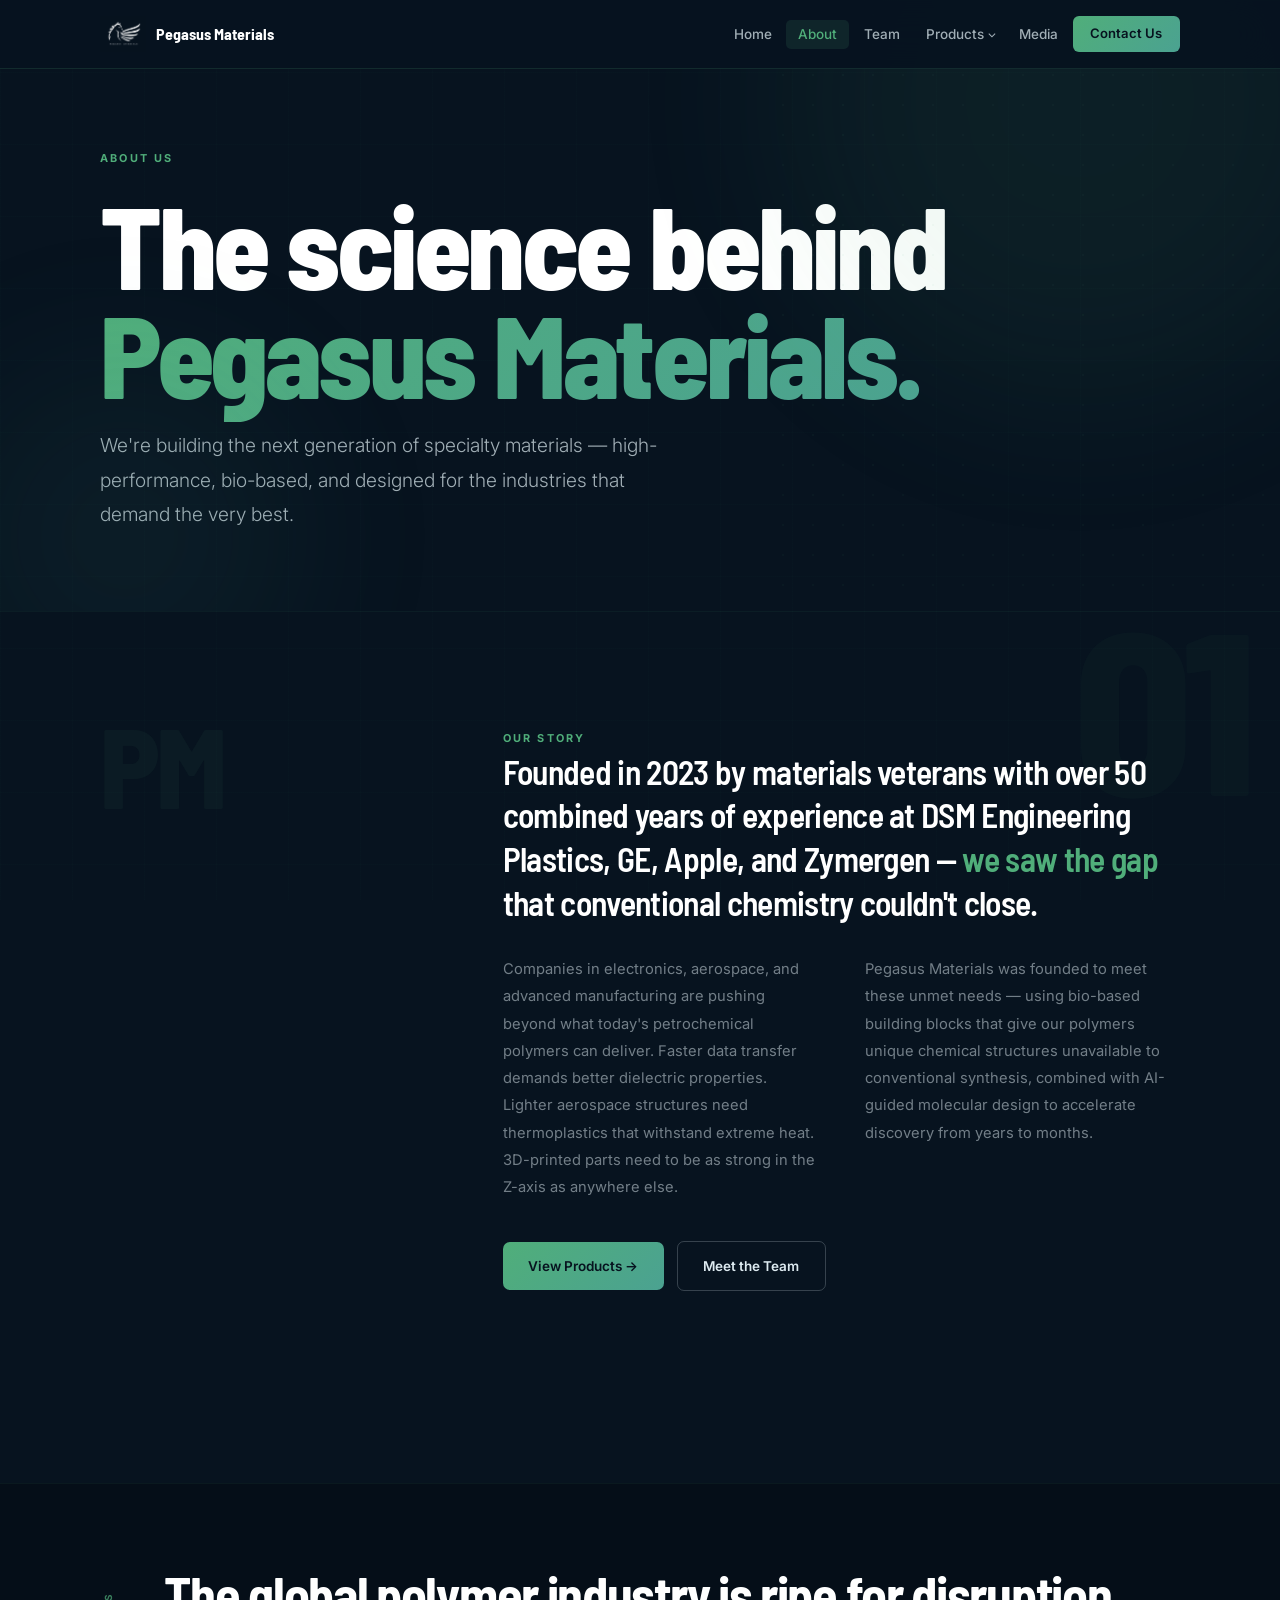
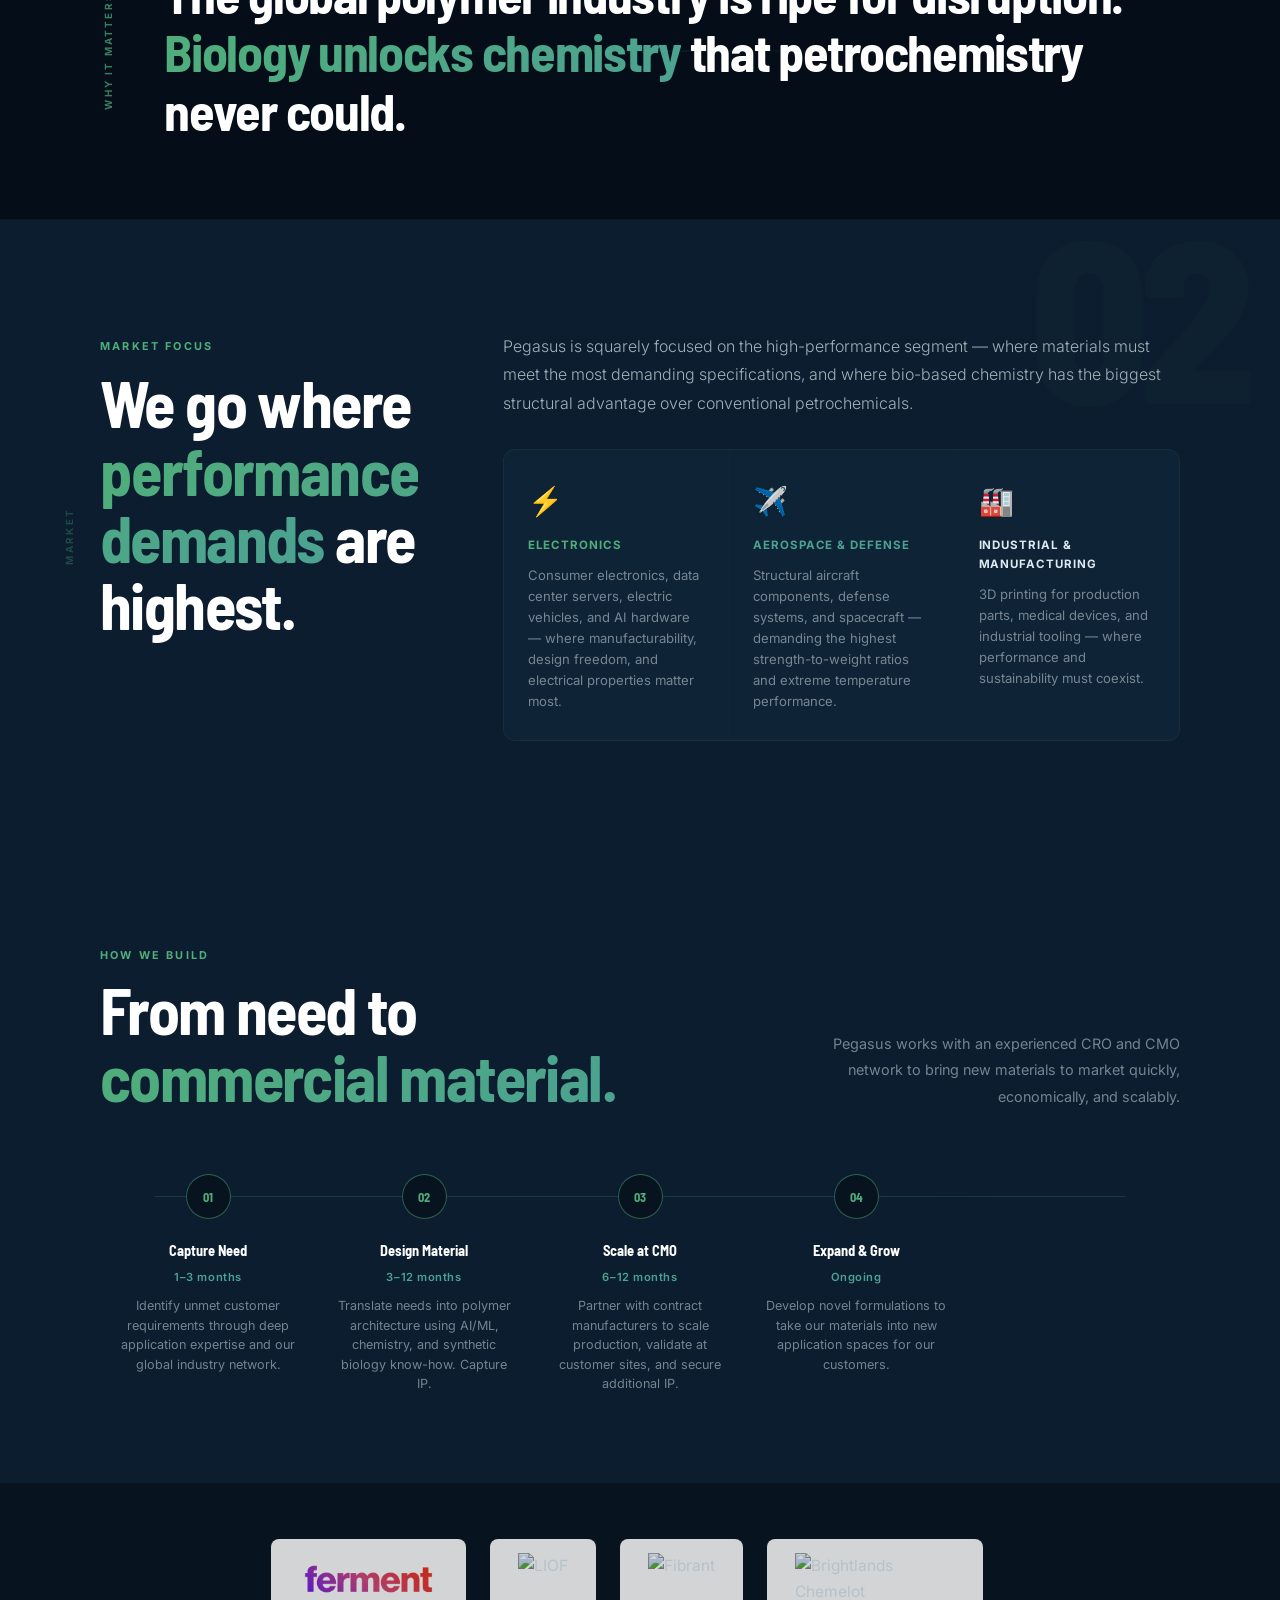
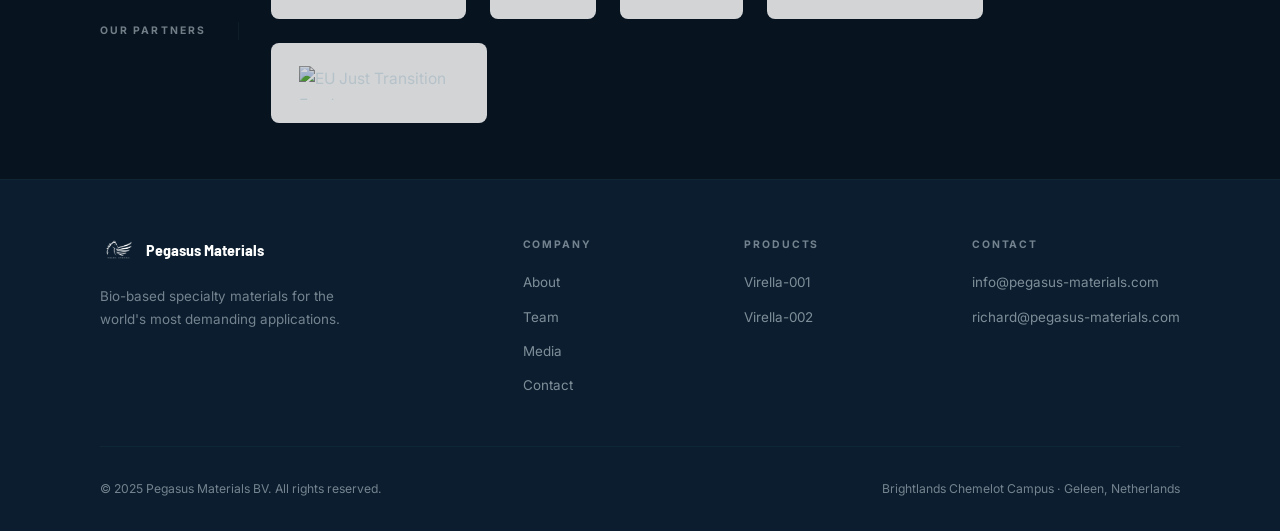
==== commit 7078d432: "Round 3 edits — 3/3/26 spreadsheet tab (16 changes) Home: - Trim hero height (padding 4rem/2.5rem) a" ====
--- a/about.html
+++ b/about.html
@@ -126,7 +126,7 @@
           <div style="background:var(--navy-card);padding:1.75rem 1.5rem">
             <div style="font-size:1.75rem;margin-bottom:0.75rem">⚡</div>
             <div style="font-size:0.72rem;font-weight:700;color:var(--green);margin:.3rem 0 .6rem;letter-spacing:.08em">ELECTRONICS</div>
-            <div style="font-size:0.82rem;color:var(--muted);line-height:1.6">Connectors, semiconductors, EV charging, and AI hardware — where every degree of heat resistance and every bit of signal integrity matters.</div>
+            <div style="font-size:0.82rem;color:var(--muted);line-height:1.6">Consumer electronics, data center servers, electric vehicles, and AI hardware — where manufacturability, design freedom, and electrical properties matter most.</div>
           </div>
           <div style="background:var(--navy-card);padding:1.75rem 1.5rem">
             <div style="font-size:1.75rem;margin-bottom:0.75rem">✈️</div>
@@ -152,7 +152,7 @@
         <span class="t-label">How We Build</span>
         <h2 class="t-h2" style="margin-top:0.6rem;color:var(--white)">From need to<br><span class="grad">commercial material.</span></h2>
       </div>
-      <p class="t-body rev d1">An experienced network of CRO and CMO partners means we scale efficiently without building costly infrastructure from scratch.</p>
+      <p class="t-body rev d1">Pegasus works with an experienced CRO and CMO network to bring new materials to market quickly, economically, and scalably.</p>
     </div>
     <div class="process-steps">
       <div class="pstep rev d1">
--- a/styles.css
+++ b/styles.css
@@ -286,16 +286,16 @@
   text-transform: uppercase; color: var(--muted); white-space: nowrap;
   padding-right: 2rem; border-right: 1px solid var(--border-faint);
 }
-.partners-row { display: flex; align-items: center; gap: 1rem; flex-wrap: wrap; flex: 1; }
+.partners-row { display: flex; align-items: center; gap: 1.5rem; flex-wrap: wrap; flex: 1; }
 .partner-logo-wrap {
   background: #fff;
-  border-radius: 8px; padding: 0.55rem 1.25rem;
+  border-radius: 8px; padding: 0.9rem 1.75rem;
   display: flex; align-items: center; justify-content: center;
-  height: 48px; transition: opacity 0.2s, transform 0.2s;
+  height: 80px; transition: opacity 0.2s, transform 0.2s;
   opacity: 0.82;
 }
 .partner-logo-wrap:hover { opacity: 1; transform: translateY(-1px); }
-.partner-logo-wrap img { height: 26px; width: auto; max-width: 120px; object-fit: contain; }
+.partner-logo-wrap img { height: 52px; width: auto; max-width: 160px; object-fit: contain; }
 .partner-logo-text {
   background: var(--navy-card); border: 1px solid var(--border-faint);
   border-radius: 8px; padding: 0.55rem 1.25rem; height: 48px;
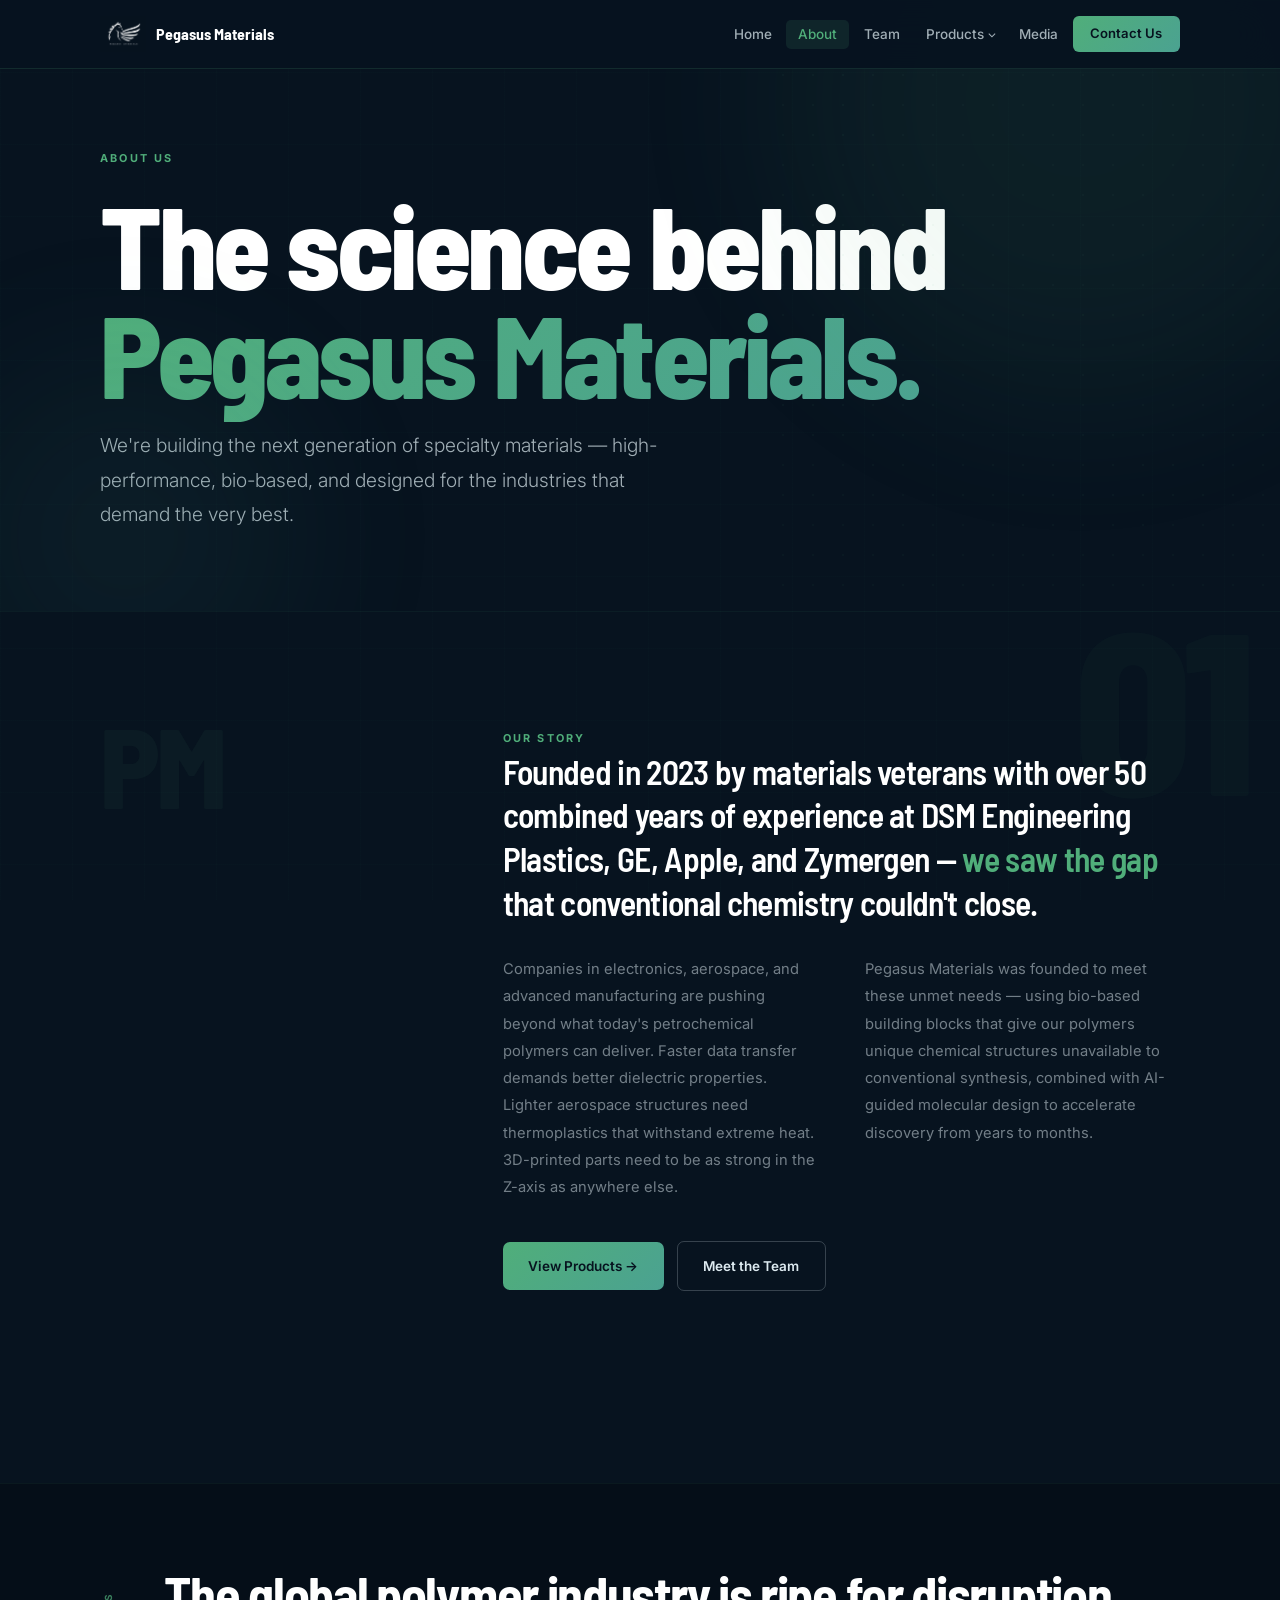
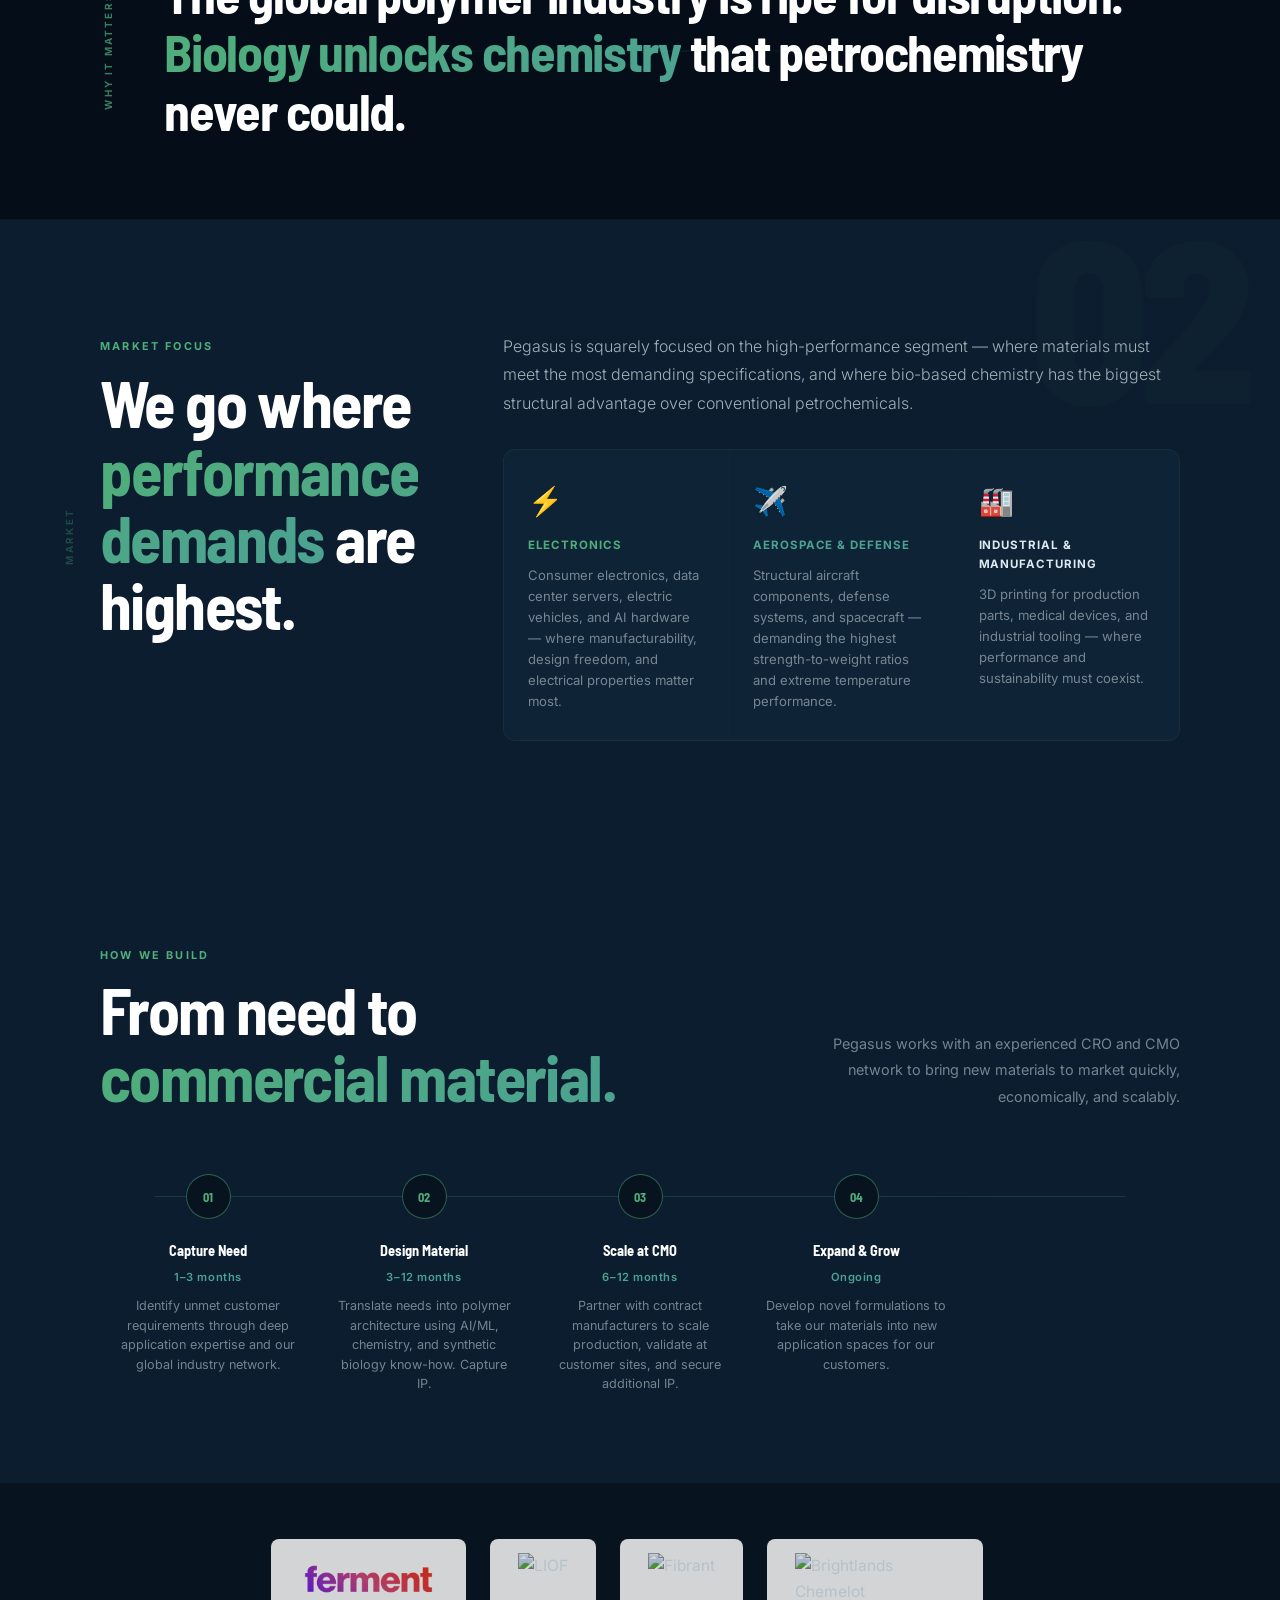
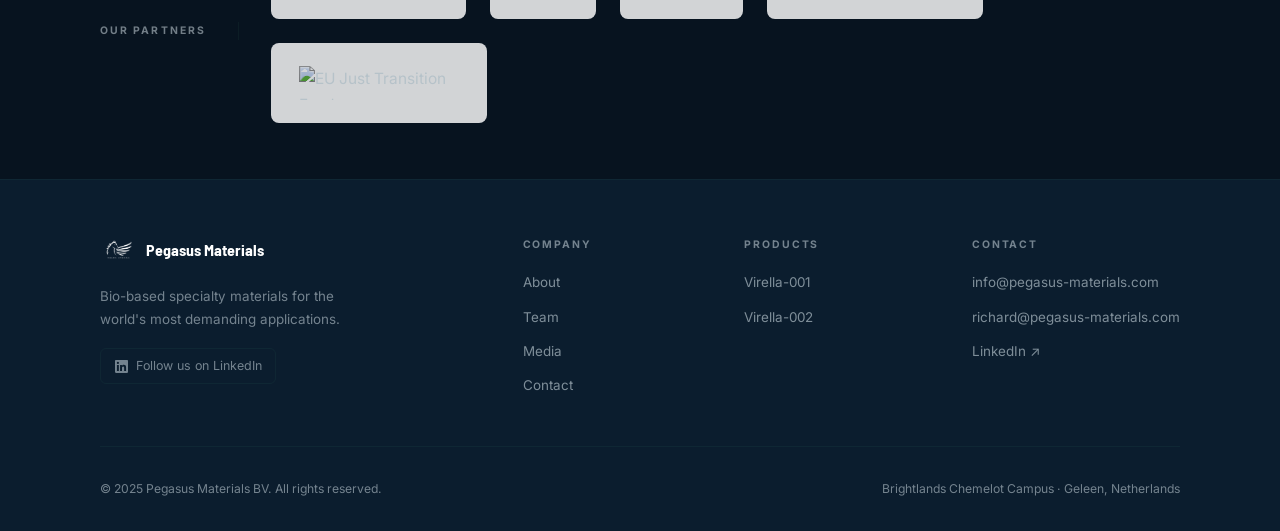
==== commit e6068711: "Add full contact info + LinkedIn across all pages Contact section (index.html): - Head Office: full " ====
--- a/about.html
+++ b/about.html
@@ -219,6 +219,12 @@
           Pegasus Materials
         </a>
         <p>Bio-based specialty materials for the world's most demanding applications.</p>
+        <div class="footer-social">
+          <a href="https://www.linkedin.com/company/pegasus-materials-b-v" target="_blank" rel="noopener" class="footer-social-link">
+            <svg width="13" height="13" viewBox="0 0 24 24" fill="currentColor"><path d="M20.447 20.452h-3.554v-5.569c0-1.328-.027-3.037-1.852-3.037-1.853 0-2.136 1.445-2.136 2.939v5.667H9.351V9h3.414v1.561h.046c.477-.9 1.637-1.85 3.37-1.85 3.601 0 4.267 2.37 4.267 5.455v6.286zM5.337 7.433a2.062 2.062 0 01-2.063-2.065 2.064 2.064 0 112.063 2.065zm1.782 13.019H3.555V9h3.564v11.452zM22.225 0H1.771C.792 0 0 .774 0 1.729v20.542C0 23.227.792 24 1.771 24h20.451C23.2 24 24 23.227 24 22.271V1.729C24 .774 23.2 0 22.222 0h.003z"/></svg>
+            Follow us on LinkedIn
+          </a>
+        </div>
       </div>
       <div class="footer-col">
         <h5>Company</h5>
@@ -241,6 +247,7 @@
         <ul>
           <li><a href="mailto:info@pegasus-materials.com">info@pegasus-materials.com</a></li>
           <li><a href="mailto:richard@pegasus-materials.com">richard@pegasus-materials.com</a></li>
+          <li><a href="https://www.linkedin.com/company/pegasus-materials-b-v" target="_blank" rel="noopener">LinkedIn ↗</a></li>
         </ul>
       </div>
     </div>
--- a/styles.css
+++ b/styles.css
@@ -511,6 +511,14 @@
 footer { background: var(--navy-mid); border-top: 1px solid var(--border-faint); padding: 3.5rem 0 2rem; position: relative; z-index: 1; }
 .footer-top { display: flex; justify-content: space-between; align-items: flex-start; gap: 3rem; margin-bottom: 3rem; flex-wrap: wrap; }
 .footer-brand p { color: var(--muted); font-size: 0.84rem; max-width: 270px; margin-top: 0.85rem; line-height: 1.7; }
+.footer-social { margin-top: 1.1rem; }
+.footer-social-link {
+  display: inline-flex; align-items: center; gap: 0.5rem;
+  font-size: 0.78rem; color: var(--muted); text-decoration: none;
+  padding: 0.4rem 0.85rem; border: 1px solid var(--border-faint);
+  border-radius: 6px; transition: color 0.2s, border-color 0.2s;
+}
+.footer-social-link:hover { color: var(--green); border-color: var(--green); opacity: 1; }
 .footer-logo { display: inline-flex; align-items: center; gap: 0.65rem; font-family: var(--fd); font-weight: 700; color: var(--white); font-size: 1rem; }
 .footer-logo img { height: 28px; }
 .footer-col h5 { font-size: 0.65rem; font-weight: 700; letter-spacing: 0.18em; text-transform: uppercase; color: var(--muted); margin-bottom: 1rem; }
